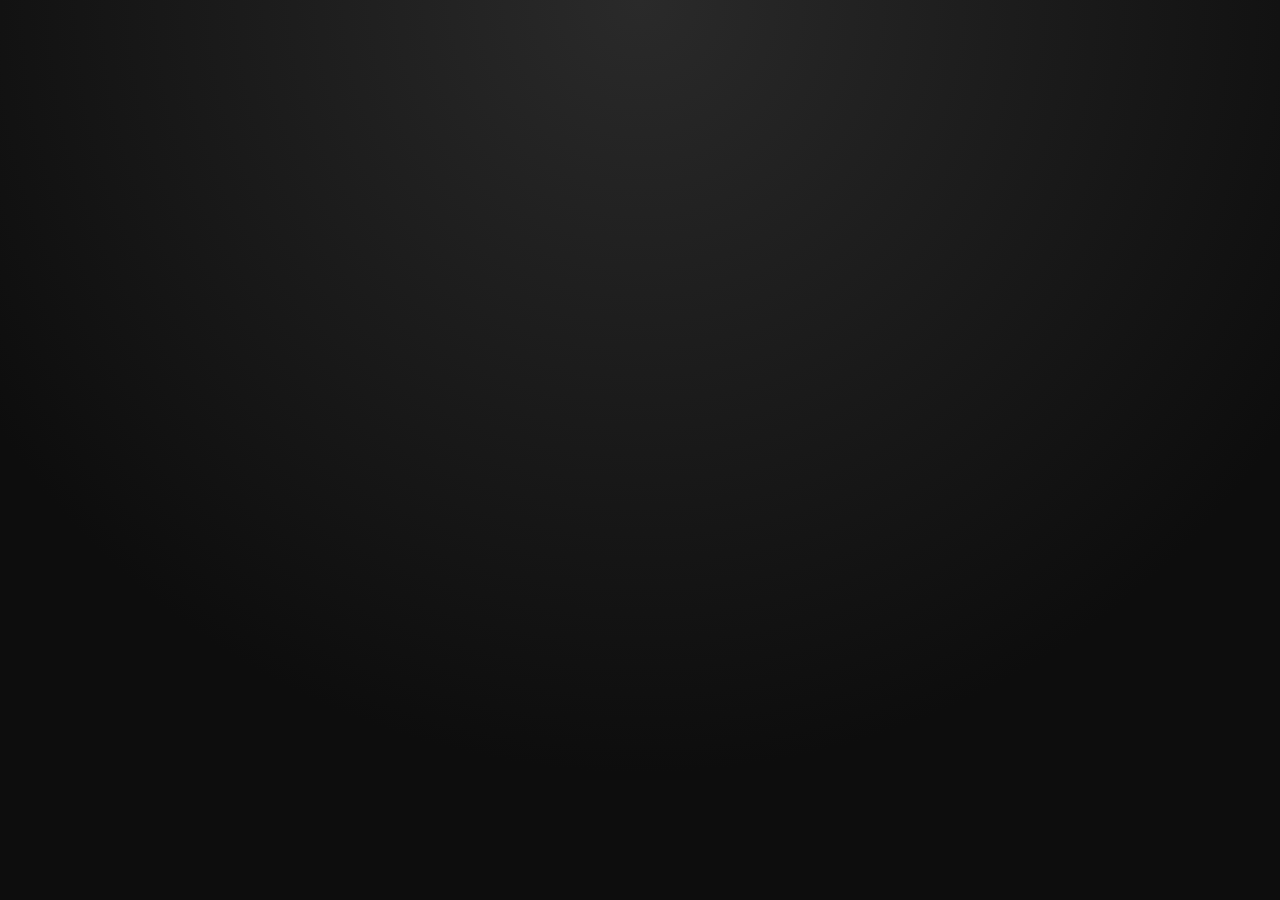
==== magnifimine.html @ c32f326d "Create magnifimine.html" ====
<!DOCTYPE html>
<html lang="ru">
<head>
<meta charset="UTF-8">
<meta name="viewport" content="width=device-width, initial-scale=1.0">
<title>О проекте — magnifimine | Лимоновка РП</title>
<style>
    * { margin: 0; padding: 0; box-sizing: border-box; }
    body {
        font-family: 'Segoe UI', Tahoma, sans-serif;
        background: radial-gradient(circle at 50% 0%, #2a2a2a 0%, #0d0d0d 70%);
        color: #fff;
        min-height: 100vh;
        padding: 40px 20px;
        overflow-x: hidden;
    }
    .bg-glow {
        position: fixed;
        width: 600px; height: 600px;
        background: radial-gradient(circle, rgba(255,200,0,0.15) 0%, transparent 70%);
        top: -200px; left: 50%;
        transform: translateX(-50%);
        pointer-events: none;
        z-index: 0;
        animation: glowPulse 4s ease-in-out infinite;
    }
    @keyframes glowPulse {
        0%, 100% { opacity: 0.7; transform: translateX(-50%) scale(1); }
        50%      { opacity: 1;   transform: translateX(-50%) scale(1.15); }
    }
    .container {
        position: relative;
        z-index: 1;
        max-width: 800px;
        margin: 0 auto;
        background: rgba(20,20,20,0.85);
        border: 1px solid rgba(255,200,0,0.25);
        border-radius: 20px;
        padding: 45px 50px;
        box-shadow: 0 20px 60px rgba(0,0,0,0.7), 0 0 80px rgba(255,200,0,0.08);
        backdrop-filter: blur(10px);
        opacity: 0;
        transform: translateY(30px);
        animation: cardIn 0.8s cubic-bezier(0.22, 1, 0.36, 1) forwards;
    }
    @keyframes cardIn {
        to { opacity: 1; transform: translateY(0); }
    }
    .back {
        display: inline-flex;
        align-items: center;
        gap: 8px;
        color: #ffc800;
        text-decoration: none;
        font-size: 14px;
        font-weight: 600;
        margin-bottom: 25px;
        transition: all 0.25s;
    }
    .back:hover { transform: translateX(-5px); }
    h1 {
        font-size: 34px;
        font-weight: 900;
        background: linear-gradient(90deg, #ffe14d, #ffb800, #ffe14d);
        background-size: 200% auto;
        -webkit-background-clip: text;
        -webkit-text-fill-color: transparent;
        background-clip: text;
        margin-bottom: 10px;
        text-transform: uppercase;
        animation: logoShine 3s linear infinite;
    }
    @keyframes logoShine { to { background-position: 200% center; } }
    .sub { color: #888; font-size: 14px; margin-bottom: 30px; }

    .info-block {
        padding: 20px 22px;
        background: rgba(62,207,142,0.06);
        border: 1px solid rgba(62,207,142,0.3);
        border-radius: 14px;
        margin-bottom: 22px;
        font-size: 14px;
        color: #ccc;
        line-height: 1.7;
    }
    .info-block b { color: #9defc4; }
    .warn-block {
        padding: 16px 20px;
        background: rgba(255,200,0,0.06);
        border-left: 3px solid #ffb800;
        border-radius: 10px;
        margin-bottom: 28px;
        font-size: 13px;
        color: #ddd;
        line-height: 1.6;
    }
    .warn-block b { color: #ffc800; }

    .section-title {
        color: #ffc800;
        font-size: 18px;
        font-weight: 800;
        text-transform: uppercase;
        letter-spacing: 1px;
        margin: 10px 0 16px;
        padding-bottom: 8px;
        border-bottom: 1px solid rgba(255,200,0,0.25);
    }

    .channels {
        display: grid;
        grid-template-columns: 1fr 1fr;
        gap: 14px;
    }
    .channel {
        display: flex;
        align-items: center;
        gap: 14px;
        padding:
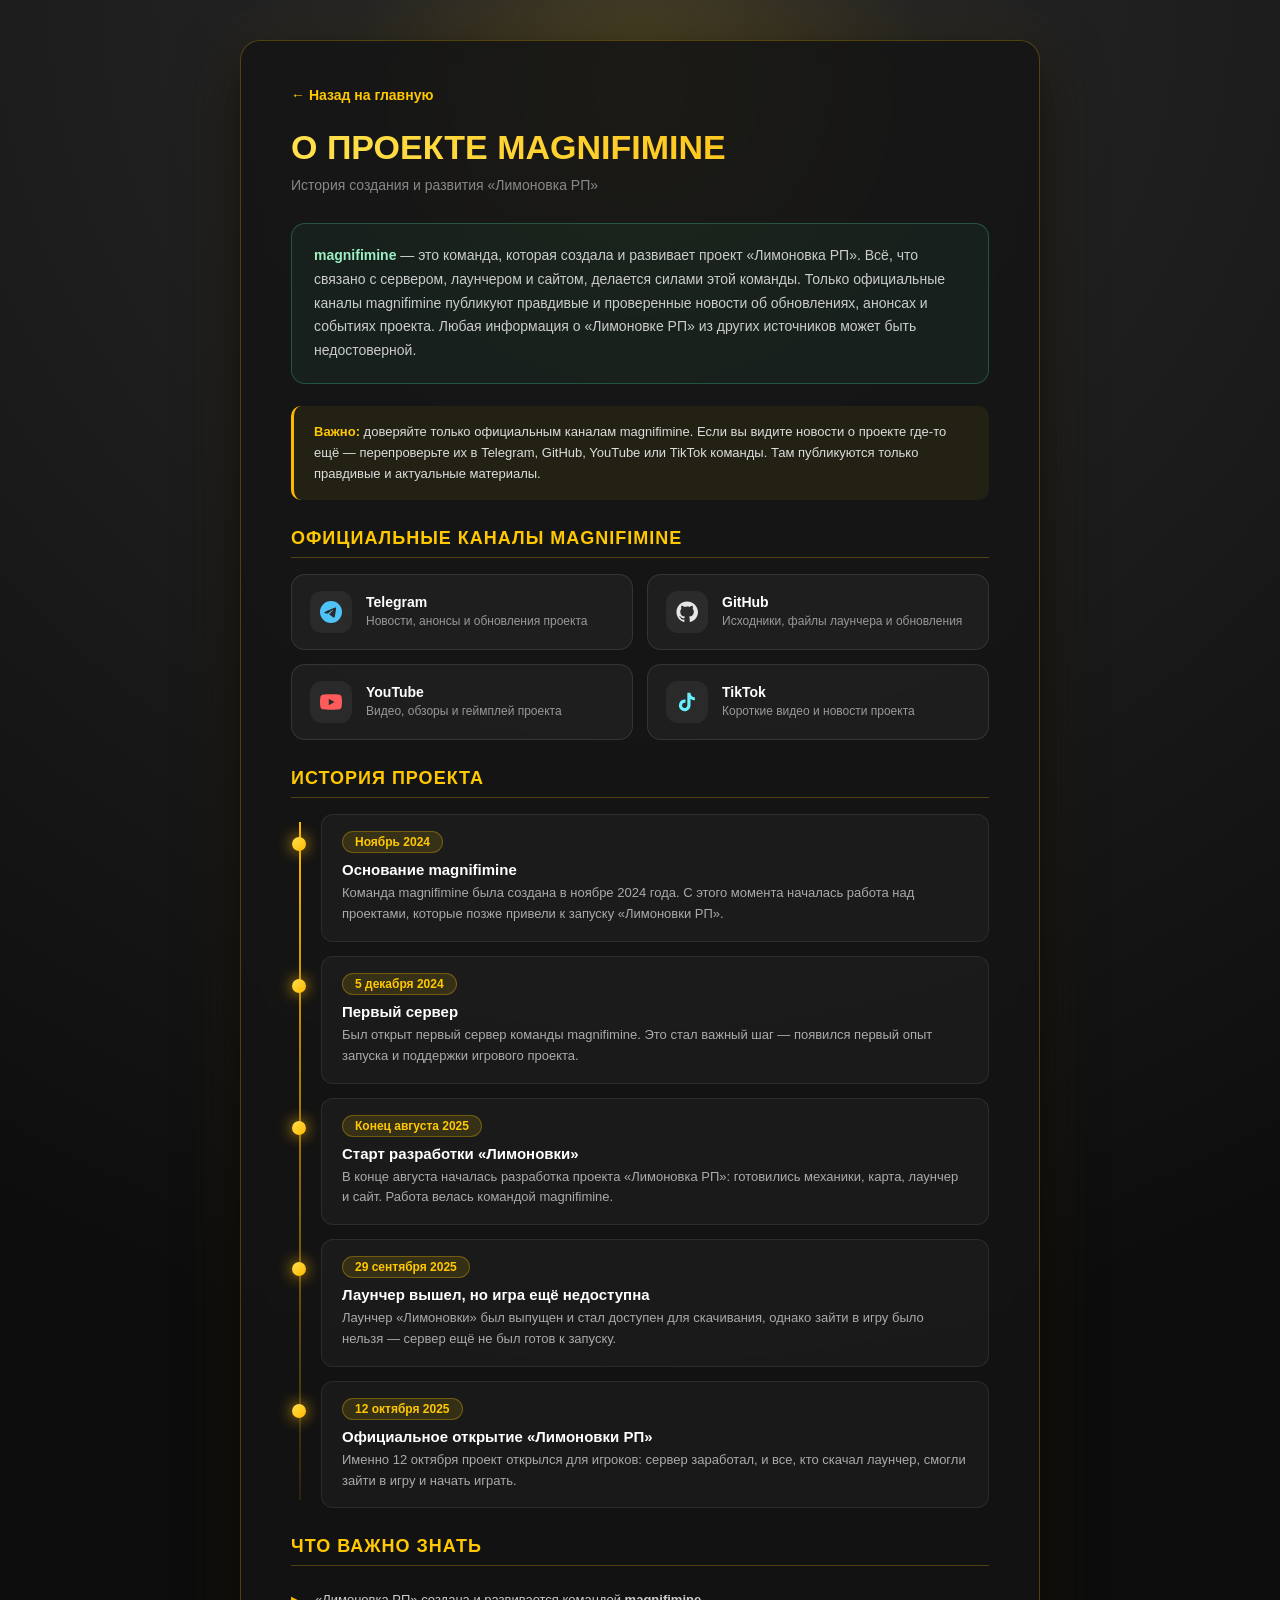
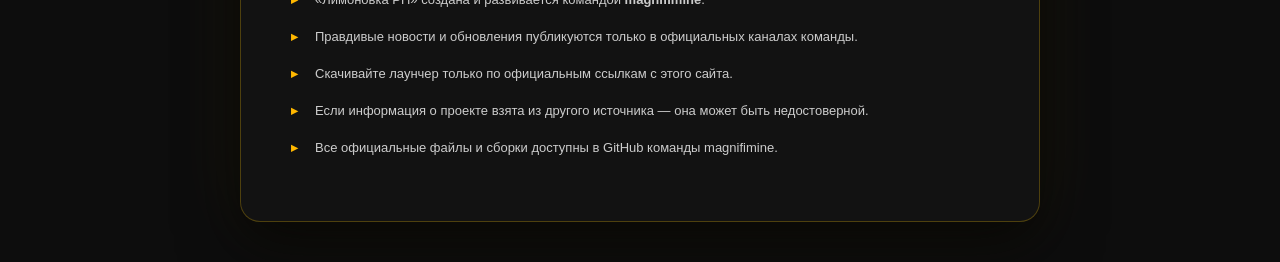
==== commit 9e2f8ae1: "Update magnifimine.html" ====
--- a/magnifimine.html
+++ b/magnifimine.html
@@ -111,9 +111,264 @@
         display: grid;
         grid-template-columns: 1fr 1fr;
         gap: 14px;
+        margin-bottom: 28px;
     }
     .channel {
         display: flex;
         align-items: center;
         gap: 14px;
-        padding: 
+        padding: 16px 18px;
+        background: rgba(255,255,255,0.04);
+        border: 1px solid rgba(255,255,255,0.1);
+        border-radius: 14px;
+        text-decoration: none;
+        color: #ddd;
+        transition: all 0.25s ease;
+    }
+    .channel:hover {
+        background: rgba(255,200,0,0.08);
+        border-color: rgba(255,200,0,0.5);
+        transform: translateY(-3px);
+        box-shadow: 0 10px 25px rgba(255,200,0,0.15);
+    }
+    .channel-icon {
+        width: 42px; height: 42px;
+        border-radius: 12px;
+        display: flex; align-items: center; justify-content: center;
+        flex-shrink: 0;
+        background: rgba(255,255,255,0.06);
+    }
+    .channel-icon svg { width: 22px; height: 22px; }
+    .channel-info { flex: 1; }
+    .channel-info h3 {
+        font-size: 14px;
+        font-weight: 800;
+        margin-bottom: 3px;
+        color: #fff;
+    }
+    .channel-info p {
+        font-size: 12px;
+        color: #999;
+        line-height: 1.4;
+    }
+    .channel.tg .channel-icon svg  { color: #4fc3f7; }
+    .channel.gh .channel-icon svg  { color: #e6e6e6; }
+    .channel.yt .channel-icon svg  { color: #ff5b5b; }
+    .channel.tt .channel-icon svg  { color: #69f0ff; }
+    .channel.tg:hover { border-color: rgba(79,195,247,0.6);  background: rgba(79,195,247,0.1); }
+    .channel.gh:hover { border-color: rgba(255,255,255,0.5); background: rgba(255,255,255,0.08); }
+    .channel.yt:hover { border-color: rgba(255,91,91,0.6);   background: rgba(255,91,91,0.1); }
+    .channel.tt:hover { border-color: rgba(105,240,255,0.6); background: rgba(105,240,255,0.1); }
+
+    .timeline {
+        position: relative;
+        padding-left: 30px;
+        margin-bottom: 28px;
+    }
+    .timeline::before {
+        content: '';
+        position: absolute;
+        left: 8px; top: 8px; bottom: 8px;
+        width: 2px;
+        background: linear-gradient(180deg, #ffb800, rgba(255,184,0,0.1));
+    }
+    .event {
+        position: relative;
+        padding: 16px 20px;
+        background: rgba(255,255,255,0.03);
+        border: 1px solid rgba(255,255,255,0.08);
+        border-radius: 12px;
+        margin-bottom: 14px;
+        transition: all 0.25s ease;
+    }
+    .event:hover {
+        background: rgba(255,200,0,0.06);
+        border-color: rgba(255,200,0,0.4);
+        transform: translateX(5px);
+    }
+    .event::before {
+        content: '';
+        position: absolute;
+        left: -30px; top: 22px;
+        width: 14px; height: 14px;
+        border-radius: 50%;
+        background: linear-gradient(135deg, #ffe14d, #ffb800);
+        box-shadow: 0 0 15px rgba(255,184,0,0.9);
+    }
+    .event-date {
+        display: inline-block;
+        font-size: 12px;
+        font-weight: 700;
+        color: #ffc800;
+        background: rgba(255,200,0,0.12);
+        border: 1px solid rgba(255,200,0,0.3);
+        padding: 3px 12px;
+        border-radius: 20px;
+        margin-bottom: 8px;
+    }
+    .event-title {
+        font-size: 15px;
+        font-weight: 800;
+        color: #fff;
+        margin-bottom: 5px;
+    }
+    .event-text {
+        font-size: 13px;
+        color: #aaa;
+        line-height: 1.6;
+    }
+
+    .note-list {
+        list-style: none;
+        margin-bottom: 10px;
+    }
+    .note-list li {
+        position: relative;
+        padding: 8px 0 8px 24px;
+        font-size: 13px;
+        color: #ccc;
+        line-height: 1.6;
+    }
+    .note-list li::before {
+        content: '▸';
+        position: absolute;
+        left: 0;
+        color: #ffb800;
+        font-weight: 700;
+    }
+
+    @media (max-width: 600px) {
+        .container { padding: 30px 22px; }
+        h1 { font-size: 24px; }
+        .section-title { font-size: 15px; }
+        .channels { grid-template-columns: 1fr; }
+        .channel { padding: 14px; }
+    }
+</style>
+</head>
+<body>
+<div class="bg-glow"></div>
+<div class="container">
+    <a href="index.html" class="back">← Назад на главную</a>
+    <h1>О проекте magnifimine</h1>
+    <p class="sub">История создания и развития «Лимоновка РП»</p>
+
+    <div class="info-block">
+        <b>magnifimine</b> — это команда, которая создала и развивает проект «Лимоновка РП».
+        Всё, что связано с сервером, лаунчером и сайтом, делается силами этой команды.
+        Только официальные каналы magnifimine публикуют правдивые и проверенные новости
+        об обновлениях, анонсах и событиях проекта. Любая информация о «Лимоновке РП»
+        из других источников может быть недостоверной.
+    </div>
+
+    <div class="warn-block">
+        <b>Важно:</b> доверяйте только официальным каналам magnifimine. Если вы видите новости
+        о проекте где-то ещё — перепроверьте их в Telegram, GitHub, YouTube или TikTok
+        команды. Там публикуются только правдивые и актуальные материалы.
+    </div>
+
+    <div class="section-title">Официальные каналы magnifimine</div>
+
+    <div class="channels">
+        <a href="https://t.me/limonovka20" target="_blank" class="channel tg">
+            <div class="channel-icon">
+                <svg viewBox="0 0 24 24" fill="currentColor">
+                    <path d="M11.944 0A12 12 0 0 0 0 12a12 12 0 0 0 12 12 12 12 0 0 0 12-12A12 12 0 0 0 12 0a12 12 0 0 0-.056 0zm4.962 7.224c.1-.002.321.023.465.14a.506.506 0 0 1 .171.325c.016.093.036.306.02.472-.18 1.898-.962 6.502-1.36 8.627-.168.9-.499 1.201-.82 1.23-.696.065-1.225-.46-1.9-.902-1.056-.693-1.653-1.124-2.678-1.8-1.185-.78-.417-1.21.258-1.91.177-.184 3.247-2.977 3.307-3.23.007-.032.014-.15-.056-.212s-.174-.041-.249-.024c-.106.024-1.793 1.14-5.061 3.345-.48.33-.913.49-1.302.48-.428-.008-1.252-.241-1.865-.44-.752-.245-1.349-.374-1.297-.789.027-.216.325-.437.893-.663 3.498-1.524 5.83-2.529 6.998-3.014 3.332-1.386 4.025-1.627 4.476-1.635z"/>
+                </svg>
+            </div>
+            <div class="channel-info">
+                <h3>Telegram</h3>
+                <p>Новости, анонсы и обновления проекта</p>
+            </div>
+        </a>
+        <a href="https://github.com/magnifimine" target="_blank" class="channel gh">
+            <div class="channel-icon">
+                <svg viewBox="0 0 24 24" fill="currentColor">
+                    <path d="M12 .5C5.65.5.5 5.65.5 12c0 5.08 3.29 9.39 7.86 10.91.58.11.79-.25.79-.55 0-.27-.01-1.17-.02-2.12-3.2.7-3.88-1.36-3.88-1.36-.52-1.33-1.28-1.68-1.28-1.68-1.05-.72.08-.7.08-.7 1.16.08 1.77 1.19 1.77 1.19 1.03 1.77 2.7 1.26 3.36.96.1-.75.4-1.26.73-1.55-2.55-.29-5.24-1.28-5.24-5.68 0-1.25.45-2.28 1.19-3.08-.12-.29-.52-1.46.11-3.05 0 0 .97-.31 3.18 1.18a11 11 0 0 1 2.9-.39c.98 0 1.97.13 2.9.39 2.2-1.49 3.17-1.18 3.17-1.18.63 1.59.23 2.76.11 3.05.74.8 1.19 1.83 1.19 3.08 0 4.41-2.69 5.38-5.25 5.67.41.35.78 1.05.78 2.12 0 1.53-.01 2.76-.01 3.14 0 .3.21.67.8.55C20.71 21.39 24 17.08 24 12 24 5.65 18.35.5 12 .5z"/>
+                </svg>
+            </div>
+            <div class="channel-info">
+                <h3>GitHub</h3>
+                <p>Исходники, файлы лаунчера и обновления</p>
+            </div>
+        </a>
+        <a href="https://youtube.com/@magnifimine" target="_blank" class="channel yt">
+            <div class="channel-icon">
+                <svg viewBox="0 0 24 24" fill="currentColor">
+                    <path d="M23.5 6.2a3 3 0 0 0-2.1-2.1C19.5 3.6 12 3.6 12 3.6s-7.5 0-9.4.5A3 3 0 0 0 .5 6.2 31 31 0 0 0 0 12a31 31 0 0 0 .5 5.8 3 3 0 0 0 2.1 2.1c1.9.5 9.4.5 9.4.5s7.5 0 9.4-.5a3 3 0 0 0 2.1-2.1A31 31 0 0 0 24 12a31 31 0 0 0-.5-5.8zM9.6 15.6V8.4l6.2 3.6-6.2 3.6z"/>
+                </svg>
+            </div>
+            <div class="channel-info">
+                <h3>YouTube</h3>
+                <p>Видео, обзоры и геймплей проекта</p>
+            </div>
+        </a>
+        <a href="https://tiktok.com/@magnifimine" target="_blank" class="channel tt">
+            <div class="channel-icon">
+                <svg viewBox="0 0 24 24" fill="currentColor">
+                    <path d="M19.59 6.69a4.83 4.83 0 0 1-3.77-4.25V2h-3.45v13.67a2.89 2.89 0 0 1-5.2 1.74 2.89 2.89 0 0 1 2.31-4.64 2.9 2.9 0 0 1 .88.13V9.4a6.84 6.84 0 0 0-1-.05A6.33 6.33 0 0 0 5 20.1a6.34 6.34 0 0 0 10.86-4.43v-7a8.16 8.16 0 0 0 4.77 1.52v-3.4a4.85 4.85 0 0 1-1-.1z"/>
+                </svg>
+            </div>
+            <div class="channel-info">
+                <h3>TikTok</h3>
+                <p>Короткие видео и новости проекта</p>
+            </div>
+        </a>
+    </div>
+
+    <div class="section-title">История проекта</div>
+
+    <div class="timeline">
+        <div class="event">
+            <div class="event-date">Ноябрь 2024</div>
+            <div class="event-title">Основание magnifimine</div>
+            <div class="event-text">
+                Команда magnifimine была создана в ноябре 2024 года. С этого момента началась
+                работа над проектами, которые позже привели к запуску «Лимоновки РП».
+            </div>
+        </div>
+        <div class="event">
+            <div class="event-date">5 декабря 2024</div>
+            <div class="event-title">Первый сервер</div>
+            <div class="event-text">
+                Был открыт первый сервер команды magnifimine. Это стал важный шаг — появился
+                первый опыт запуска и поддержки игрового проекта.
+            </div>
+        </div>
+        <div class="event">
+            <div class="event-date">Конец августа 2025</div>
+            <div class="event-title">Старт разработки «Лимоновки»</div>
+            <div class="event-text">
+                В конце августа началась разработка проекта «Лимоновка РП»: готовились
+                механики, карта, лаунчер и сайт. Работа велась командой magnifimine.
+            </div>
+        </div>
+        <div class="event">
+            <div class="event-date">29 сентября 2025</div>
+            <div class="event-title">Лаунчер вышел, но игра ещё недоступна</div>
+            <div class="event-text">
+                Лаунчер «Лимоновки» был выпущен и стал доступен для скачивания, однако зайти
+                в игру было нельзя — сервер ещё не был готов к запуску.
+            </div>
+        </div>
+        <div class="event">
+            <div class="event-date">12 октября 2025</div>
+            <div class="event-title">Официальное открытие «Лимоновки РП»</div>
+            <div class="event-text">
+                Именно 12 октября проект открылся для игроков: сервер заработал, и все, кто
+                скачал лаунчер, смогли зайти в игру и начать играть.
+            </div>
+        </div>
+    </div>
+
+    <div class="section-title">Что важно знать</div>
+    <ul class="note-list">
+        <li>«Лимоновка РП» создана и развивается командой <b>magnifimine</b>.</li>
+        <li>Правдивые новости и обновления публикуются только в официальных каналах команды.</li>
+        <li>Скачивайте лаунчер только по официальным ссылкам с этого сайта.</li>
+        <li>Если информация о проекте взята из другого источника — она может быть недостоверной.</li>
+        <li>Все официальные файлы и сборки доступны в GitHub команды magnifimine.</li>
+    </ul>
+</div>
+</body>
+</html>
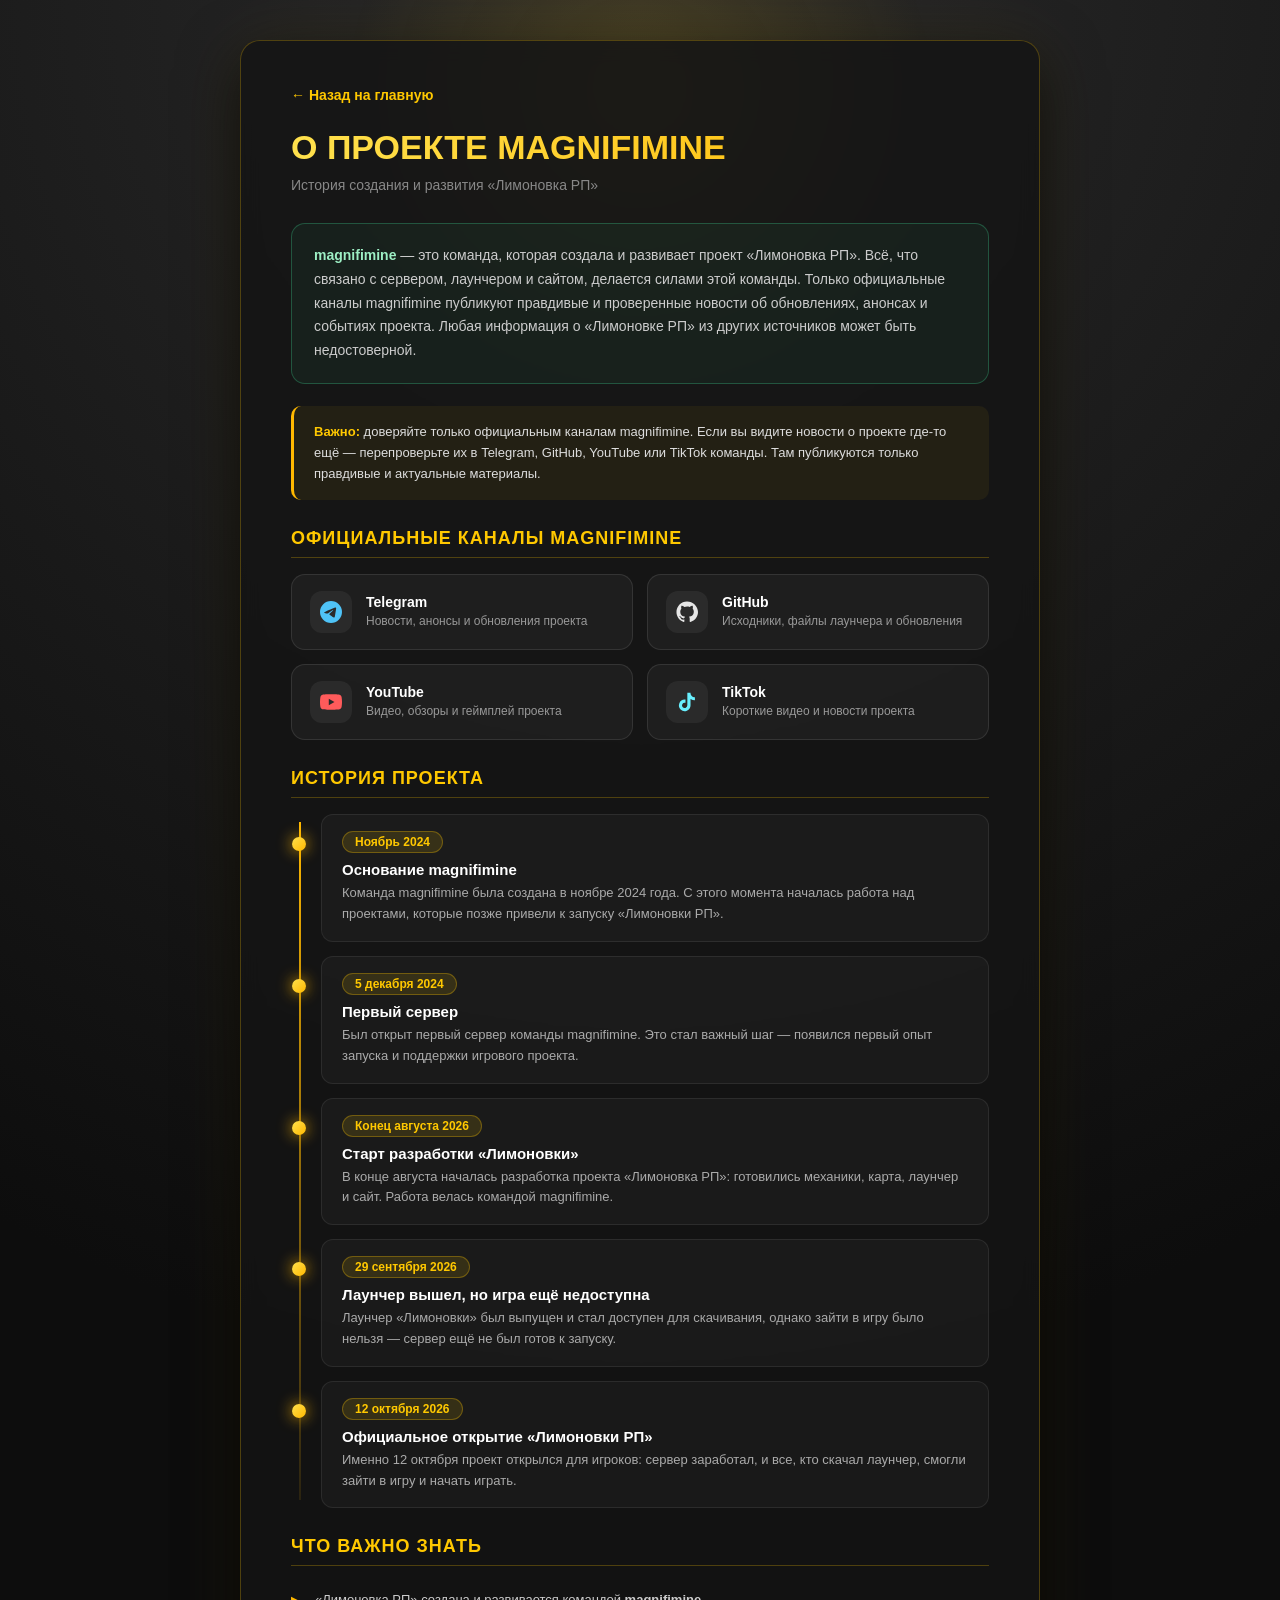
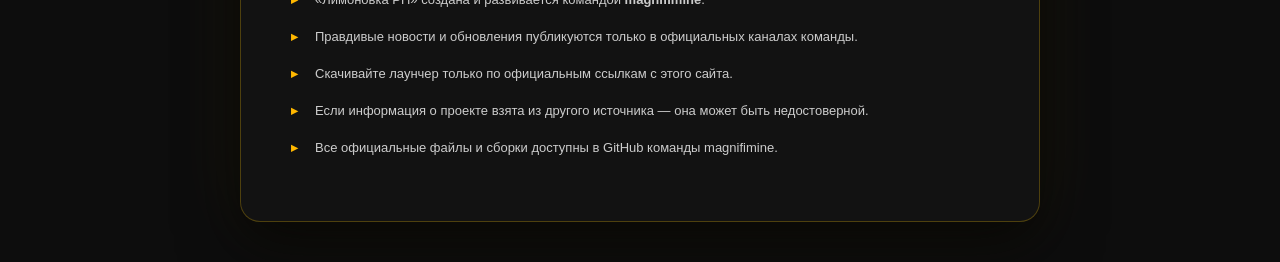
==== commit 340036cd: "Update magnifimine.html" ====
--- a/magnifimine.html
+++ b/magnifimine.html
@@ -336,7 +336,7 @@
             </div>
         </div>
         <div class="event">
-            <div class="event-date">Конец августа 2025</div>
+            <div class="event-date">Конец августа 2026</div>
             <div class="event-title">Старт разработки «Лимоновки»</div>
             <div class="event-text">
                 В конце августа началась разработка проекта «Лимоновка РП»: готовились
@@ -344,7 +344,7 @@
             </div>
         </div>
         <div class="event">
-            <div class="event-date">29 сентября 2025</div>
+            <div class="event-date">29 сентября 2026</div>
             <div class="event-title">Лаунчер вышел, но игра ещё недоступна</div>
             <div class="event-text">
                 Лаунчер «Лимоновки» был выпущен и стал доступен для скачивания, однако зайти
@@ -352,7 +352,7 @@
             </div>
         </div>
         <div class="event">
-            <div class="event-date">12 октября 2025</div>
+            <div class="event-date">12 октября 2026</div>
             <div class="event-title">Официальное открытие «Лимоновки РП»</div>
             <div class="event-text">
                 Именно 12 октября проект открылся для игроков: сервер заработал, и все, кто
